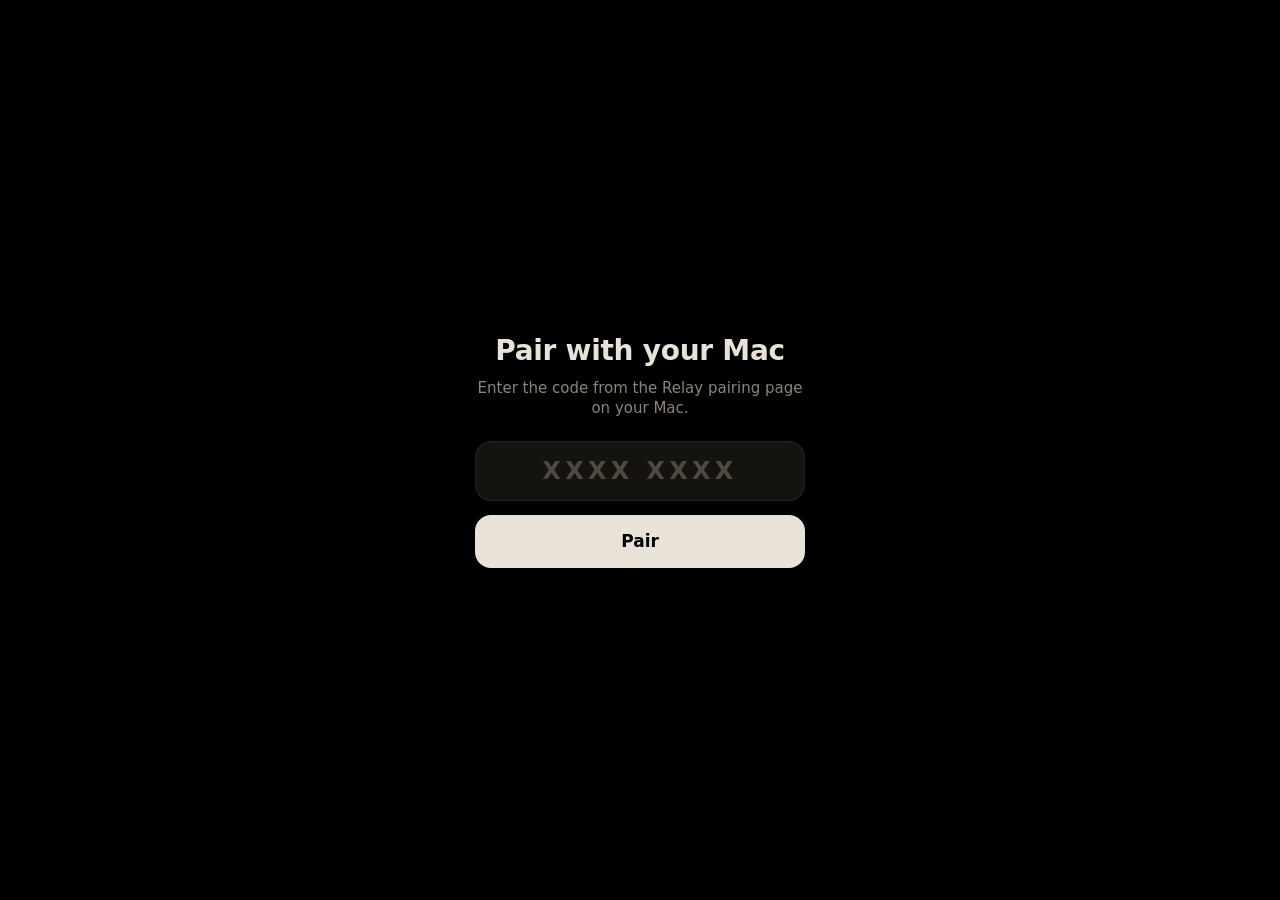
==== web/index.html @ 70e3379f "Relay: iPhone trackpad, keyboard and media remote for the Mac Swift background helper (HTTP + WebSoc" ====
<!doctype html>
<html lang="en">
<head>
<meta charset="utf-8">
<meta name="viewport" content="width=device-width, initial-scale=1, maximum-scale=1, user-scalable=no, viewport-fit=cover">
<meta name="apple-mobile-web-app-capable" content="yes">
<meta name="mobile-web-app-capable" content="yes">
<meta name="apple-mobile-web-app-status-bar-style" content="black-translucent">
<meta name="apple-mobile-web-app-title" content="Relay">
<meta name="theme-color" content="#000000">
<link rel="apple-touch-icon" href="icon.png">
<title>Relay</title>
<link rel="stylesheet" href="relay.css">
</head>
<body>
  <header class="topbar">
    <div id="conn" class="conn" data-state="connecting">
      <span class="conn-dot"></span>
      <span id="status-text">Connecting</span>
    </div>
    <span id="rtt" class="rtt"></span>
  </header>

  <p id="warning" class="notice" hidden>
    Your Mac is blocking Relay. Turn on Relay in System Settings › Privacy &amp; Security › Accessibility.
  </p>

  <section id="trackpad" class="trackpad">
    <div id="pad" class="surface">
      <div class="dots dots-lit" aria-hidden="true"></div>
      <dl id="hint" class="hint">
        <div><dt>Move</dt><dd>one finger</dd></div>
        <div><dt>Click</dt><dd>tap</dd></div>
        <div><dt>Right click</dt><dd>two-finger tap</dd></div>
        <div><dt>Scroll</dt><dd>two fingers</dd></div>
        <div><dt>Drag</dt><dd>tap, then touch and move</dd></div>
      </dl>
      <div id="offline" class="offline" hidden>
        <strong>Can't reach your Mac</strong>
        <span>Check that Relay is running and your iPhone is on the same Wi‑Fi.</span>
      </div>
    </div>
    <div id="buttons" class="clicks">
      <button id="btn-left" data-button="0">Click</button>
      <button id="btn-right" data-button="1">Right click</button>
    </div>
  </section>

  <section id="remote" class="remote" hidden>
    <div class="transport">
      <button class="play" data-cmd="x play" aria-label="Play or pause">
        <svg width="40" height="40" viewBox="0 0 24 24" fill="currentColor" aria-hidden="true"><path d="M3.5 5.2v13.6c0 .8.9 1.3 1.6.8l9.6-6.8c.6-.4.6-1.2 0-1.6L5.1 4.4c-.7-.5-1.6 0-1.6.8z"/><rect x="16" y="5" width="2.4" height="14" rx="1.2"/><rect x="20" y="5" width="2.4" height="14" rx="1.2"/></svg>
      </button>
      <div class="transport-row">
        <button data-cmd="x prev" aria-label="Previous track">
          <svg width="24" height="24" viewBox="0 0 24 24" fill="currentColor" aria-hidden="true"><rect x="4" y="5" width="2.4" height="14" rx="1.2"/><path d="M20 5.9v12.2c0 .8-.9 1.2-1.5.8l-9-6.1c-.6-.4-.6-1.2 0-1.6l9-6.1c.6-.4 1.5 0 1.5.8z"/></svg>
        </button>
        <button data-cmd="k left -" data-repeat aria-label="Skip back">
          <svg width="24" height="24" viewBox="0 0 24 24" fill="currentColor" aria-hidden="true"><path d="M12 4V1L7 5l5 4V6a6 6 0 1 1-6 6H4a8 8 0 1 0 8-8z"/></svg>
        </button>
        <button data-cmd="k right -" data-repeat aria-label="Skip forward">
          <svg width="24" height="24" viewBox="0 0 24 24" fill="currentColor" aria-hidden="true"><path d="M12 4V1l5 4-5 4V6a6 6 0 1 0 6 6h2a8 8 0 1 1-8-8z"/></svg>
        </button>
        <button data-cmd="x next" aria-label="Next track">
          <svg width="24" height="24" viewBox="0 0 24 24" fill="currentColor" aria-hidden="true"><rect x="17.6" y="5" width="2.4" height="14" rx="1.2"/><path d="M4 5.9v12.2c0 .8.9 1.2 1.5.8l9-6.1c.6-.4.6-1.2 0-1.6l-9-6.1C4.9 4.7 4 5.1 4 5.9z"/></svg>
        </button>
      </div>
    </div>

    <div class="volume">
      <div class="volume-head">
        <span>Volume</span>
        <span id="volume-device" class="volume-device"></span>
      </div>
      <div class="volume-row">
        <button data-cmd="x voldown" data-repeat aria-label="Volume down">
          <svg width="24" height="24" viewBox="0 0 24 24" fill="currentColor" aria-hidden="true"><rect x="5" y="11" width="14" height="2.2" rx="1.1"/></svg>
        </button>
        <div id="volume-meter" class="volume-meter" role="meter" aria-label="Volume" aria-valuemin="0" aria-valuemax="100"></div>
        <button data-cmd="x volup" data-repeat aria-label="Volume up">
          <svg width="24" height="24" viewBox="0 0 24 24" fill="currentColor" aria-hidden="true"><rect x="5" y="11" width="14" height="2.2" rx="1.1"/><rect x="10.9" y="5" width="2.2" height="14" rx="1.1"/></svg>
        </button>
        <button id="btn-mute" data-cmd="x mute" aria-label="Mute">
          <svg width="24" height="24" viewBox="0 0 24 24" fill="currentColor" aria-hidden="true"><path d="M3 9.5v5c0 .6.4 1 1 1h3l4.3 3.6c.6.5 1.7.1 1.7-.8V5.7c0-.9-1.1-1.3-1.7-.8L7 8.5H4c-.6 0-1 .4-1 1z"/><path d="M16 9l5 6M21 9l-5 6" stroke="currentColor" stroke-width="2" stroke-linecap="round"/></svg>
        </button>
      </div>
      <p id="volume-note" class="volume-note" hidden></p>
    </div>

    <div class="shortcuts">
      <button data-cmd="k f -">Video full screen</button>
      <button data-cmd="k up ctrl">Mission Control</button>
      <button data-cmd="k tab cmd">Switch app</button>
      <button data-cmd="k space cmd">Spotlight</button>
      <button data-cmd="k [ cmd">Previous page</button>
      <button data-cmd="k ] cmd">Next page</button>
      <button data-cmd="y displaysleep" class="wide">Turn display off</button>
    </div>
  </section>

  <div id="toolbar" class="keys" role="toolbar" aria-label="Keys">
    <button data-key="escape">esc</button>
    <button data-key="tab">tab</button>
    <button data-mod="ctrl" aria-label="Control">⌃</button>
    <button data-mod="opt" aria-label="Option">⌥</button>
    <button data-mod="shift" aria-label="Shift">⇧</button>
    <button data-mod="cmd" aria-label="Command">⌘</button>
    <button data-key="left" data-repeat aria-label="Left arrow">←</button>
    <button data-key="up" data-repeat aria-label="Up arrow">↑</button>
    <button data-key="down" data-repeat aria-label="Down arrow">↓</button>
    <button data-key="right" data-repeat aria-label="Right arrow">→</button>
  </div>

  <nav class="dock">
    <div class="modes" role="tablist" aria-label="Mode">
      <button role="tab" data-mode="trackpad" aria-selected="true">Trackpad</button>
      <button role="tab" data-mode="remote" aria-selected="false">Remote</button>
    </div>
    <button id="btn-keyboard" class="pill">
      <svg width="22" height="15" viewBox="0 0 26 18" fill="none" stroke="currentColor" stroke-width="1.7" aria-hidden="true">
        <rect x="1" y="1" width="24" height="16" rx="3.5"/>
        <path d="M5.5 5.5h1M9.5 5.5h1M13.5 5.5h1M17.5 5.5h1M5.5 9h1M9.5 9h1M13.5 9h1M17.5 9h1M8 13h10M20.5 5.5h0M20.5 9h0" stroke-linecap="round"/>
      </svg>
      <span id="keyboard-label">Keyboard</span>
    </button>
  </nav>

  <textarea id="kb-input" autocomplete="off" autocorrect="off" autocapitalize="off" spellcheck="false"
            enterkeyhint="send" aria-label="Type on your Mac"></textarea>

  <div id="pairing" class="pairing" hidden>
    <form id="pairing-form">
      <h1>Pair with your Mac</h1>
      <p>Enter the code from the Relay pairing page on your Mac.</p>
      <input id="pairing-code" autocomplete="off" autocorrect="off" autocapitalize="characters"
             spellcheck="false" maxlength="12" placeholder="XXXX XXXX" inputmode="text" aria-label="Pairing code">
      <p id="pairing-error" class="pairing-error" hidden>That code didn't match. Check the code on your Mac and try again.</p>
      <button type="submit">Pair</button>
    </form>
  </div>

  <script src="relay.js"></script>
</body>
</html>
---- web/relay.css ----
/* Relay — a trackpad for a dark room.
   True black for OLED, warm text, and a dim amber that's easy on night eyes.
   Amber only ever means "live": your finger, the connection, an armed key. */
:root {
  --black: #000;
  --surface: #15130f;
  --raised: #1f1c17;
  --raised-down: #2a261f;
  --line: rgba(233, 226, 214, 0.08);
  --text: #e9e2d6;
  --muted: #8c8477;
  --faint: #4f493f;
  --amber: #d9a55b;
  --amber-ink: #1a1206;
  --alert: #e5735f;
  --font: ui-rounded, "SF Pro Rounded", -apple-system, system-ui, sans-serif;
}

* { box-sizing: border-box; -webkit-tap-highlight-color: transparent; }

html, body {
  margin: 0;
  height: 100%;
  overflow: hidden;
  overscroll-behavior: none;
  background: var(--black);
  color: var(--text);
  font: 15px/1.35 var(--font);
  -webkit-user-select: none;
  user-select: none;
  -webkit-touch-callout: none;
}

body {
  position: fixed;
  inset: 0;
  display: flex;
  flex-direction: column;
  gap: 12px;
  padding: calc(env(safe-area-inset-top) + 4px) calc(env(safe-area-inset-right) + 14px)
           calc(env(safe-area-inset-bottom) + 8px) calc(env(safe-area-inset-left) + 14px);
  touch-action: none;
}

button { font: inherit; color: inherit; }

/* ---- Top bar ------------------------------------------------------------ */
.topbar {
  display: flex;
  align-items: center;
  justify-content: space-between;
  height: 30px;
  padding: 0 4px;
}
.conn {
  display: inline-flex;
  align-items: center;
  gap: 8px;
  font-size: 13px;
  font-weight: 600;
  color: var(--muted);
}
.conn-dot {
  width: 7px;
  height: 7px;
  border-radius: 50%;
  background: var(--faint);
}
.conn[data-state="ok"] { color: var(--text); }
.conn[data-state="ok"] .conn-dot { background: var(--amber); box-shadow: 0 0 8px rgba(217, 165, 91, 0.7); }
.conn[data-state="bad"] .conn-dot { background: var(--alert); }
.conn[data-state="connecting"] .conn-dot { animation: breathe 1.4s ease-in-out infinite; }
.rtt { font-size: 12px; color: var(--faint); font-variant-numeric: tabular-nums; }

@keyframes breathe { 50% { opacity: 0.25; } }

.notice {
  margin: 0;
  padding: 11px 14px;
  border-radius: 14px;
  background: rgba(229, 115, 95, 0.12);
  color: #f2b7aa;
  font-size: 13px;
}

/* ---- Trackpad: the surface and its buttons are one object -------------- */
.trackpad {
  flex: 1;
  min-height: 0;
  display: flex;
  flex-direction: column;
  border-radius: 30px;
  background: var(--surface);
  box-shadow: inset 0 0 0 1px var(--line), inset 0 1px 0 rgba(255, 255, 255, 0.03);
  overflow: hidden;
}

.surface {
  position: relative;
  flex: 1;
  min-height: 0;
  touch-action: none;
  /* The resting dot grid. */
  background-image: radial-gradient(circle, rgba(233, 226, 214, 0.075) 1.1px, transparent 1.7px);
  background-size: 20px 20px;
  background-position: center;
}

/* The same grid in amber, revealed only around your finger. */
.dots-lit {
  position: absolute;
  inset: 0;
  background-image: radial-gradient(circle, var(--amber) 1.5px, transparent 2.1px);
  background-size: 20px 20px;
  background-position: center;
  opacity: 0;
  -webkit-mask-image: radial-gradient(circle 150px at var(--x, 50%) var(--y, 50%), #000 0%, rgba(0,0,0,.45) 45%, transparent 100%);
  mask-image: radial-gradient(circle 150px at var(--x, 50%) var(--y, 50%), #000 0%, rgba(0,0,0,.45) 45%, transparent 100%);
  transition: opacity 0.25s ease-out;
  pointer-events: none;
}
.surface.touching .dots-lit { opacity: 1; transition-duration: 0.06s; }

/* A click lands: a ring opens where you tapped. */
.ripple {
  position: absolute;
  width: 56px;
  height: 56px;
  margin: -28px 0 0 -28px;
  border-radius: 50%;
  border: 1.5px solid var(--amber);
  pointer-events: none;
  animation: ripple 0.42s ease-out forwards;
}
.ripple.right { border-style: dashed; }
@keyframes ripple {
  from { transform: scale(0.35); opacity: 0.9; }
  to { transform: scale(1.5); opacity: 0; }
}

.hint {
  position: absolute;
  left: 50%;
  top: 50%;
  transform: translate(-50%, -50%);
  margin: 0;
  display: grid;
  gap: 7px;
  font-size: 13px;
  pointer-events: none;
  transition: opacity 0.4s;
}
.hint div { display: grid; grid-template-columns: 84px max-content; gap: 12px; }
.hint dt { text-align: right; color: var(--text); opacity: 0.55; font-weight: 600; }
.hint dd { margin: 0; color: var(--muted); opacity: 0.8; white-space: nowrap; }
.hint.gone { opacity: 0; }

.offline {
  position: absolute;
  inset: 0;
  display: flex;
  flex-direction: column;
  align-items: center;
  justify-content: center;
  gap: 6px;
  padding: 0 40px;
  text-align: center;
  background: rgba(0, 0, 0, 0.72);
  pointer-events: none;
}
.offline strong { font-size: 17px; }
.offline span { color: var(--muted); font-size: 14px; }
.offline[hidden] { display: none; }

.clicks {
  display: flex;
  height: 68px;
  border-top: 1px solid var(--line);
}
.clicks button {
  flex: 1;
  border: 0;
  background: transparent;
  color: var(--muted);
  font-size: 14px;
  font-weight: 600;
  touch-action: none;
  transition: background 0.12s, color 0.12s;
}
.clicks #btn-left { flex: 1.7; }
.clicks #btn-right { border-left: 1px solid var(--line); }
.clicks button.down { background: var(--raised-down); color: var(--text); transition: none; }

/* ---- Keyboard keys (only while the iOS keyboard is up) ----------------- */
.keys { display: none; gap: 5px; height: 42px; }
body.kb-open .keys { display: flex; }
body.kb-open .hint { display: none; }
body.kb-open { padding-bottom: 8px; gap: 8px; }   /* the keyboard covers the home indicator */
body.kb-open .clicks { height: 54px; }

.keys button {
  flex: 1;
  min-width: 0;
  padding: 0;
  border: 0;
  border-radius: 9px;
  background: var(--raised);
  box-shadow: inset 0 -2px 0 rgba(0, 0, 0, 0.55), inset 0 0 0 1px var(--line);
  color: var(--text);
  font-size: 14px;
  font-weight: 600;
  touch-action: none;
}
.keys button[data-mod] { font-size: 17px; }
.keys button.down { background: var(--raised-down); box-shadow: inset 0 0 0 1px var(--line); }
.keys button.armed { background: var(--amber); color: var(--amber-ink); box-shadow: none; }
.keys button.locked {
  background: var(--amber);
  color: var(--amber-ink);
  box-shadow: inset 0 0 0 2px var(--amber-ink), 0 0 0 1px var(--amber);
}

/* ---- Remote mode ----------------------------------------------------------- */
.remote {
  flex: 1;
  min-height: 0;
  display: flex;
  flex-direction: column;
  justify-content: space-evenly;
  gap: 14px;
}
.remote[hidden], .trackpad[hidden] { display: none; }

.remote button {
  border: 0;
  background: var(--raised);
  box-shadow: inset 0 -2px 0 rgba(0, 0, 0, 0.55), inset 0 0 0 1px var(--line);
  color: var(--text);
  touch-action: none;
  transition: background 0.12s;
}
.remote button.down { background: var(--raised-down); box-shadow: inset 0 0 0 1px var(--line); transition: none; }

.transport { display: flex; flex-direction: column; align-items: center; gap: 18px; }
.transport .play {
  width: 116px;
  height: 116px;
  border-radius: 50%;
  display: grid;
  place-items: center;
}
.transport-row { display: flex; justify-content: center; gap: 14px; }
.transport-row button {
  width: 64px;
  height: 52px;
  border-radius: 26px;
  display: grid;
  place-items: center;
}

.volume { padding: 0 2px; }
.volume-head {
  display: flex;
  justify-content: space-between;
  margin: 0 4px 9px;
  font-size: 13px;
  font-weight: 600;
  color: var(--muted);
}
.volume-device { color: var(--faint); font-weight: 500; max-width: 60%; overflow: hidden; text-overflow: ellipsis; white-space: nowrap; }
.volume-row { display: flex; align-items: center; gap: 10px; }
.volume-row button { width: 52px; height: 48px; border-radius: 14px; flex: none; display: grid; place-items: center; }
.volume-row #btn-mute.on { background: var(--amber); color: var(--amber-ink); box-shadow: none; }
.volume-meter { flex: 1; display: flex; gap: 3px; height: 22px; align-items: stretch; }
.volume-meter span { flex: 1; border-radius: 2px; background: rgba(233, 226, 214, 0.1); }
.volume-meter span.lit { background: var(--amber); }
.volume-meter.muted span.lit { background: rgba(217, 165, 91, 0.3); }
.volume-meter.unknown span { background: rgba(233, 226, 214, 0.05); }
.volume-note { margin: 10px 4px 0; color: var(--muted); font-size: 13px; }
.volume-note[hidden] { display: none; }

.shortcuts { display: grid; grid-template-columns: 1fr 1fr; gap: 8px; }
.shortcuts button {
  height: 46px;
  border-radius: 13px;
  font-size: 14px;
  font-weight: 600;
}
.shortcuts .wide { grid-column: 1 / -1; color: var(--muted); }

body.kb-open .transport .play { width: 80px; height: 80px; }
body.kb-open .shortcuts, body.kb-open .volume-note { display: none; }

/* ---- Dock ---------------------------------------------------------------- */
.dock { display: flex; gap: 10px; }
.modes {
  flex: 1;
  display: flex;
  padding: 3px;
  border-radius: 23px;
  background: var(--surface);
  box-shadow: inset 0 0 0 1px var(--line);
}
.modes button {
  flex: 1;
  border: 0;
  border-radius: 20px;
  background: transparent;
  color: var(--muted);
  font-size: 15px;
  font-weight: 600;
}
.modes button[aria-selected="true"] { background: var(--raised-down); color: var(--text); }
.pill {
  display: inline-flex;
  align-items: center;
  gap: 9px;
  height: 46px;
  padding: 0 22px;
  border: 0;
  border-radius: 23px;
  background: var(--raised);
  box-shadow: inset 0 0 0 1px var(--line);
  color: var(--text);
  font-size: 15px;
  font-weight: 600;
}
.pill:active { background: var(--raised-down); }
body.kb-open .pill { background: var(--amber); color: var(--amber-ink); box-shadow: none; }

/* ---- Hidden field that receives the iOS keyboard ----------------------- */
#kb-input {
  position: fixed;
  top: 0;
  left: 0;
  width: 1px;
  height: 1px;
  padding: 0;
  border: 0;
  opacity: 0;
  font-size: 16px;            /* <16px makes iOS zoom on focus */
  resize: none;
  caret-color: transparent;
}

/* ---- Pairing ------------------------------------------------------------- */
.pairing {
  position: fixed;
  inset: 0;
  display: flex;
  align-items: center;
  justify-content: center;
  padding: 24px;
  background: var(--black);
  touch-action: manipulation;
}
.pairing[hidden], .notice[hidden], .pairing-error[hidden] { display: none; }
.pairing form { width: 100%; max-width: 330px; text-align: center; }
.pairing h1 { margin: 0 0 8px; font-size: 28px; font-weight: 600; letter-spacing: -0.01em; }
.pairing p { margin: 0 0 22px; color: var(--muted); }
.pairing input {
  width: 100%;
  padding: 16px;
  border: 0;
  border-radius: 16px;
  background: var(--surface);
  box-shadow: inset 0 0 0 1px var(--line);
  color: var(--amber);
  font: 600 24px var(--font);
  letter-spacing: 0.18em;
  text-align: center;
  text-transform: uppercase;
  -webkit-user-select: text;
  user-select: text;
}
.pairing input::placeholder { color: var(--faint); }
.pairing input:focus { outline: none; box-shadow: inset 0 0 0 1.5px var(--amber); }
.pairing button {
  width: 100%;
  margin-top: 14px;
  padding: 15px;
  border: 0;
  border-radius: 16px;
  background: var(--text);
  color: var(--black);
  font-size: 17px;
  font-weight: 600;
}
.pairing .pairing-error { margin: 12px 0 0; color: var(--alert); font-size: 14px; }

:focus-visible { outline: 2px solid var(--amber); outline-offset: 2px; }

@media (prefers-reduced-motion: reduce) {
  .ripple, .conn[data-state="connecting"] .conn-dot { animation: none; }
  .dots-lit, .hint { transition: none; }
}
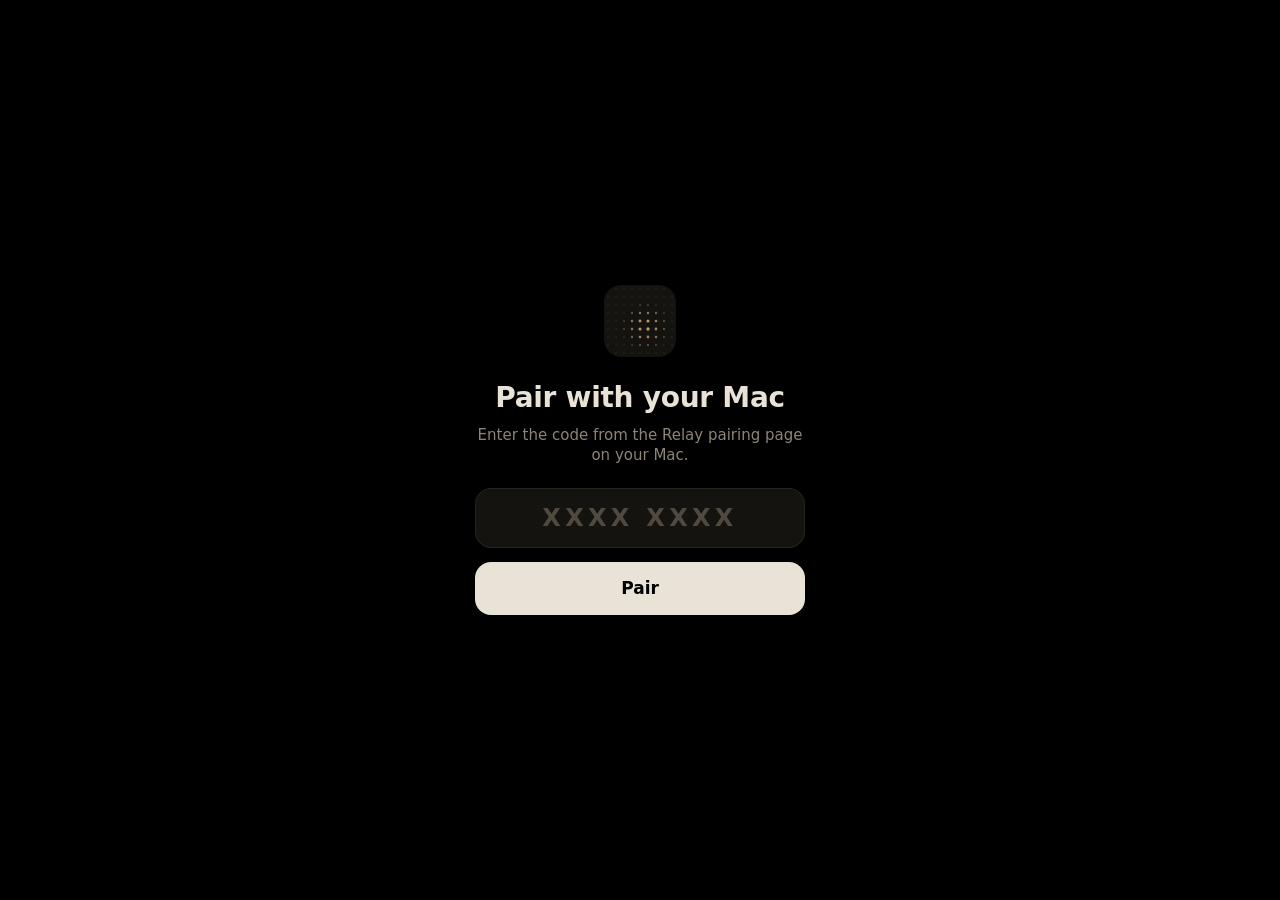
==== commit a40c0e86: "Add multi-finger swipes, settings, menu bar app and logo icons - Three/four-finger swipes like a Mac" ====
--- a/web/index.html
+++ b/web/index.html
@@ -18,7 +18,14 @@
       <span class="conn-dot"></span>
       <span id="status-text">Connecting</span>
     </div>
-    <span id="rtt" class="rtt"></span>
+    <div class="topbar-end">
+      <span id="rtt" class="rtt"></span>
+      <button id="btn-settings" class="icon-button" aria-label="Settings">
+        <svg width="20" height="20" viewBox="0 0 24 24" fill="none" stroke="currentColor" stroke-width="1.8" stroke-linecap="round" aria-hidden="true">
+          <path d="M4 7h10M18 7h2M4 17h4M12 17h8"/><circle cx="16" cy="7" r="2"/><circle cx="10" cy="17" r="2"/>
+        </svg>
+      </button>
+    </div>
   </header>
 
   <p id="warning" class="notice" hidden>
@@ -34,10 +41,12 @@
         <div><dt>Right click</dt><dd>two-finger tap</dd></div>
         <div><dt>Scroll</dt><dd>two fingers</dd></div>
         <div><dt>Drag</dt><dd>tap, then touch and move</dd></div>
+        <div><dt>Switch desktop</dt><dd>three fingers left or right</dd></div>
+        <div><dt>Mission Control</dt><dd>three fingers up</dd></div>
       </dl>
       <div id="offline" class="offline" hidden>
         <strong>Can't reach your Mac</strong>
-        <span>Check that Relay is running and your iPhone is on the same Wi‑Fi.</span>
+        <span>Check that your Mac is awake and your iPhone is on the same Wi‑Fi.</span>
       </div>
     </div>
     <div id="buttons" class="clicks">
@@ -128,8 +137,34 @@
   <textarea id="kb-input" autocomplete="off" autocorrect="off" autocapitalize="off" spellcheck="false"
             enterkeyhint="send" aria-label="Type on your Mac"></textarea>
 
+  <div id="settings" class="sheet-backdrop" hidden>
+    <div class="sheet" role="dialog" aria-labelledby="settings-title">
+      <div class="sheet-head">
+        <h2 id="settings-title">Settings</h2>
+        <button id="settings-done" class="sheet-done">Done</button>
+      </div>
+      <label class="setting">
+        <span class="setting-label">Cursor speed <output id="set-speed-value"></output></span>
+        <input id="set-speed" type="range" min="0.4" max="2" step="0.05">
+      </label>
+      <label class="setting">
+        <span class="setting-label">Scroll speed <output id="set-scroll-value"></output></span>
+        <input id="set-scroll" type="range" min="0.4" max="2.5" step="0.05">
+      </label>
+      <label class="setting setting-toggle">
+        <span class="setting-label">Natural scrolling<small>Content moves with your fingers, like a Mac trackpad</small></span>
+        <input id="set-natural" type="checkbox" switch>
+      </label>
+      <div class="sheet-actions">
+        <button id="settings-hints">Show gesture tips</button>
+        <button id="settings-reset">Reset to defaults</button>
+      </div>
+    </div>
+  </div>
+
   <div id="pairing" class="pairing" hidden>
     <form id="pairing-form">
+      <img class="pairing-logo" src="logo.svg" alt="" width="72" height="72">
       <h1>Pair with your Mac</h1>
       <p>Enter the code from the Relay pairing page on your Mac.</p>
       <input id="pairing-code" autocomplete="off" autocorrect="off" autocapitalize="characters"
--- a/web/relay.css
+++ b/web/relay.css
@@ -150,7 +150,7 @@
   pointer-events: none;
   transition: opacity 0.4s;
 }
-.hint div { display: grid; grid-template-columns: 84px max-content; gap: 12px; }
+.hint div { display: grid; grid-template-columns: 112px max-content; gap: 12px; }
 .hint dt { text-align: right; color: var(--text); opacity: 0.55; font-weight: 600; }
 .hint dd { margin: 0; color: var(--muted); opacity: 0.8; white-space: nowrap; }
 .hint.gone { opacity: 0; }
@@ -356,6 +356,7 @@
 }
 .pairing[hidden], .notice[hidden], .pairing-error[hidden] { display: none; }
 .pairing form { width: 100%; max-width: 330px; text-align: center; }
+.pairing-logo { display: block; margin: 0 auto 22px; border-radius: 17px; }
 .pairing h1 { margin: 0 0 8px; font-size: 28px; font-weight: 600; letter-spacing: -0.01em; }
 .pairing p { margin: 0 0 22px; color: var(--muted); }
 .pairing input {
@@ -394,3 +395,71 @@
   .ripple, .conn[data-state="connecting"] .conn-dot { animation: none; }
   .dots-lit, .hint { transition: none; }
 }
+
+/* ---- Settings sheet ------------------------------------------------------- */
+.topbar-end { display: flex; align-items: center; gap: 10px; }
+.icon-button {
+  display: grid;
+  place-items: center;
+  width: 34px;
+  height: 30px;
+  padding: 0;
+  border: 0;
+  border-radius: 10px;
+  background: transparent;
+  color: var(--muted);
+}
+.icon-button:active { background: var(--raised); }
+
+.sheet-backdrop {
+  position: fixed;
+  inset: 0;
+  z-index: 10;
+  display: flex;
+  align-items: flex-end;
+  background: rgba(0, 0, 0, 0.55);
+  touch-action: manipulation;
+}
+.sheet-backdrop[hidden] { display: none; }
+.sheet {
+  width: 100%;
+  padding: 18px 20px calc(env(safe-area-inset-bottom) + 18px);
+  border-radius: 26px 26px 0 0;
+  background: var(--surface);
+  box-shadow: inset 0 1px 0 var(--line);
+  animation: sheet-in 0.22s ease-out;
+}
+@keyframes sheet-in { from { transform: translateY(40px); opacity: 0; } }
+.sheet-head { display: flex; align-items: center; justify-content: space-between; margin-bottom: 18px; }
+.sheet-head h2 { margin: 0; font-size: 20px; font-weight: 600; }
+.sheet-done {
+  padding: 8px 16px;
+  border: 0;
+  border-radius: 16px;
+  background: var(--text);
+  color: var(--black);
+  font-weight: 600;
+}
+
+.setting { display: block; padding: 12px 0; border-top: 1px solid var(--line); }
+.setting-label { display: flex; justify-content: space-between; align-items: baseline; font-weight: 600; }
+.setting-label output { color: var(--amber); font-variant-numeric: tabular-nums; font-weight: 600; }
+.setting-label small { display: block; margin-top: 2px; color: var(--muted); font-size: 12px; font-weight: 500; }
+.setting input[type="range"] { width: 100%; margin: 14px 0 4px; accent-color: var(--amber); }
+.setting-toggle { display: flex; align-items: center; justify-content: space-between; gap: 16px; }
+.setting-toggle .setting-label { display: block; }
+.setting-toggle input { accent-color: var(--amber); width: 24px; height: 24px; flex: none; }
+
+.sheet-actions { display: flex; gap: 10px; padding-top: 14px; border-top: 1px solid var(--line); }
+.sheet-actions button {
+  flex: 1;
+  height: 44px;
+  border: 0;
+  border-radius: 13px;
+  background: var(--raised);
+  box-shadow: inset 0 0 0 1px var(--line);
+  color: var(--text);
+  font-weight: 600;
+}
+
+@media (prefers-reduced-motion: reduce) { .sheet { animation: none; } }
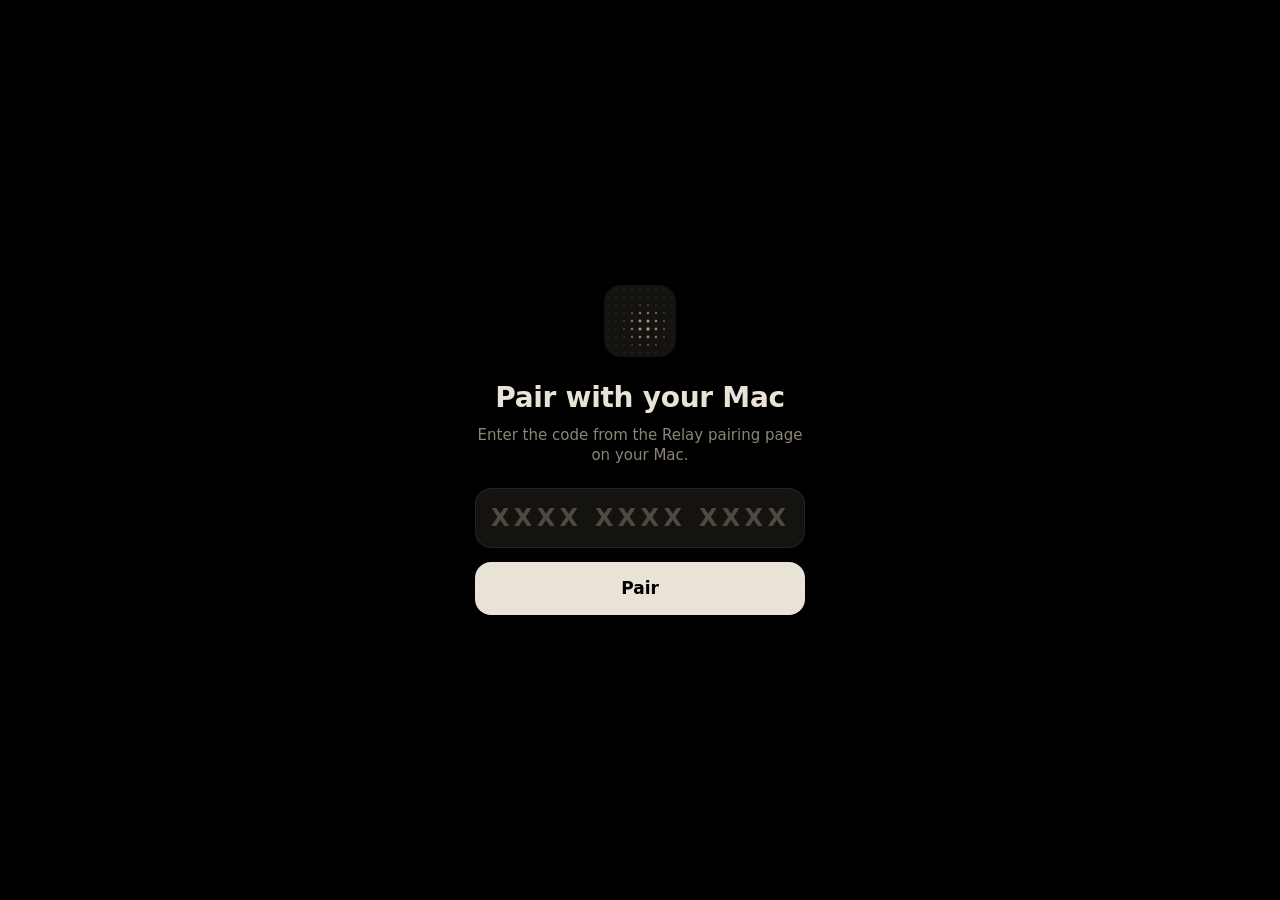
==== commit 0e239b07: "Encrypt phone–Mac traffic and harden pairing for public release - Pair with an HKDF/HMAC challenge-r" ====
--- a/web/index.html
+++ b/web/index.html
@@ -20,6 +20,17 @@
     </div>
     <div class="topbar-end">
       <span id="rtt" class="rtt"></span>
+      <button id="power-chip" class="chip" hidden></button>
+      <button id="btn-screen" class="icon-button" aria-label="Show Mac screen" aria-pressed="false">
+        <svg width="21" height="20" viewBox="0 0 24 24" fill="none" stroke="currentColor" stroke-width="1.8" stroke-linecap="round" stroke-linejoin="round" aria-hidden="true">
+          <rect x="2.5" y="4" width="19" height="12.5" rx="2"/><path d="M9 20.5h6M12 16.5v4"/>
+        </svg>
+      </button>
+      <button id="btn-find" class="icon-button" aria-label="Find my cursor">
+        <svg width="20" height="20" viewBox="0 0 24 24" fill="none" stroke="currentColor" stroke-width="1.8" stroke-linecap="round" aria-hidden="true">
+          <circle cx="12" cy="12" r="6.5"/><circle cx="12" cy="12" r="1.6" fill="currentColor" stroke="none"/><path d="M12 2v3M12 19v3M2 12h3M19 12h3"/>
+        </svg>
+      </button>
       <button id="btn-settings" class="icon-button" aria-label="Settings">
         <svg width="20" height="20" viewBox="0 0 24 24" fill="none" stroke="currentColor" stroke-width="1.8" stroke-linecap="round" aria-hidden="true">
           <path d="M4 7h10M18 7h2M4 17h4M12 17h8"/><circle cx="16" cy="7" r="2"/><circle cx="10" cy="17" r="2"/>
@@ -33,6 +44,18 @@
   </p>
 
   <section id="trackpad" class="trackpad">
+    <div id="preview" class="preview" hidden>
+      <div id="preview-stage" class="preview-stage">
+        <svg id="preview-cursor" class="preview-cursor" width="14" height="20" viewBox="0 0 14 20" hidden aria-hidden="true">
+          <path d="M1 1v15.5l3.9-3.6 2.6 5.9 2.6-1.1-2.6-5.8H13z" fill="#fff" stroke="#000" stroke-width="1.3" stroke-linejoin="round"/>
+        </svg>
+        <div id="preview-tabs" class="preview-tabs"></div>
+      </div>
+      <div id="preview-msg" class="preview-msg" hidden>
+        <p></p>
+        <button id="preview-retry">Try again</button>
+      </div>
+    </div>
     <div id="pad" class="surface">
       <div class="dots dots-lit" aria-hidden="true"></div>
       <dl id="hint" class="hint">
@@ -40,6 +63,7 @@
         <div><dt>Click</dt><dd>tap</dd></div>
         <div><dt>Right click</dt><dd>two-finger tap</dd></div>
         <div><dt>Scroll</dt><dd>two fingers</dd></div>
+        <div><dt>Zoom</dt><dd>pinch</dd></div>
         <div><dt>Drag</dt><dd>tap, then touch and move</dd></div>
         <div><dt>Switch desktop</dt><dd>three fingers left or right</dd></div>
         <div><dt>Mission Control</dt><dd>three fingers up</dd></div>
@@ -104,6 +128,47 @@
       <button data-cmd="k [ cmd">Previous page</button>
       <button data-cmd="k ] cmd">Next page</button>
       <button data-cmd="y displaysleep" class="wide">Turn display off</button>
+    </div>
+  </section>
+
+  <section id="mac" class="mac" hidden>
+    <div class="mac-group">
+      <div class="mac-head"><span>Keep Mac awake</span><span id="awake-state" class="mac-state"></span></div>
+      <div class="choices">
+        <button data-cmd="w off">Off</button>
+        <button data-cmd="w 60">1 hour</button>
+        <button data-cmd="w 120">2 hours</button>
+        <button data-cmd="w on">Always</button>
+      </div>
+    </div>
+
+    <div class="mac-group">
+      <div class="mac-head"><span>Sleep timer</span><span id="sleep-state" class="mac-state"></span></div>
+      <div class="choices">
+        <button data-cmd="z off">Off</button>
+        <button data-cmd="z 15">15 min</button>
+        <button data-cmd="z 30">30 min</button>
+        <button data-cmd="z 60">1 hour</button>
+        <button data-cmd="z 90">90 min</button>
+      </div>
+      <p class="mac-note">Keeps the Mac on until then, pauses what's playing, then puts the Mac to sleep.</p>
+    </div>
+
+    <div class="mac-group">
+      <div class="mac-head"><span>Clipboard</span><span id="clip-state" class="mac-state"></span></div>
+      <textarea id="clip-text" rows="2" placeholder="Paste a link or text here" autocomplete="off" autocorrect="off" spellcheck="false"></textarea>
+      <div class="clip-actions">
+        <button id="clip-send">Send to Mac</button>
+        <button id="clip-paste">Send &amp; paste</button>
+        <button id="clip-get">Get from Mac</button>
+        <button id="clip-copy">Copy to iPhone</button>
+      </div>
+    </div>
+
+    <div class="mac-actions">
+      <button data-cmd="f">Find cursor</button>
+      <button data-cmd="k q ctrl,cmd">Lock Mac</button>
+      <button data-cmd="y displaysleep">Display off</button>
     </div>
   </section>
 
@@ -124,13 +189,14 @@
     <div class="modes" role="tablist" aria-label="Mode">
       <button role="tab" data-mode="trackpad" aria-selected="true">Trackpad</button>
       <button role="tab" data-mode="remote" aria-selected="false">Remote</button>
-    </div>
-    <button id="btn-keyboard" class="pill">
+      <button role="tab" data-mode="mac" aria-selected="false">Mac</button>
+    </div>
+    <button id="btn-keyboard" class="pill" aria-label="Keyboard">
       <svg width="22" height="15" viewBox="0 0 26 18" fill="none" stroke="currentColor" stroke-width="1.7" aria-hidden="true">
         <rect x="1" y="1" width="24" height="16" rx="3.5"/>
         <path d="M5.5 5.5h1M9.5 5.5h1M13.5 5.5h1M17.5 5.5h1M5.5 9h1M9.5 9h1M13.5 9h1M17.5 9h1M8 13h10M20.5 5.5h0M20.5 9h0" stroke-linecap="round"/>
       </svg>
-      <span id="keyboard-label">Keyboard</span>
+      <span id="keyboard-label">Done</span>
     </button>
   </nav>
 
@@ -155,6 +221,14 @@
         <span class="setting-label">Natural scrolling<small>Content moves with your fingers, like a Mac trackpad</small></span>
         <input id="set-natural" type="checkbox" switch>
       </label>
+      <div class="setting">
+        <span class="setting-label setting-label-block">Layout<small>One-handed puts everything within reach of your thumb</small></span>
+        <div id="set-hand" class="choices setting-choices">
+          <button data-hand="both">Both hands</button>
+          <button data-hand="left">Left hand</button>
+          <button data-hand="right">Right hand</button>
+        </div>
+      </div>
       <div class="sheet-actions">
         <button id="settings-hints">Show gesture tips</button>
         <button id="settings-reset">Reset to defaults</button>
@@ -168,12 +242,13 @@
       <h1>Pair with your Mac</h1>
       <p>Enter the code from the Relay pairing page on your Mac.</p>
       <input id="pairing-code" autocomplete="off" autocorrect="off" autocapitalize="characters"
-             spellcheck="false" maxlength="12" placeholder="XXXX XXXX" inputmode="text" aria-label="Pairing code">
+             spellcheck="false" maxlength="16" placeholder="XXXX XXXX XXXX" inputmode="text" aria-label="Pairing code">
       <p id="pairing-error" class="pairing-error" hidden>That code didn't match. Check the code on your Mac and try again.</p>
       <button type="submit">Pair</button>
     </form>
   </div>
 
+  <script src="crypto.js"></script>
   <script src="relay.js"></script>
 </body>
 </html>
--- a/web/relay.css
+++ b/web/relay.css
@@ -229,7 +229,7 @@
   justify-content: space-evenly;
   gap: 14px;
 }
-.remote[hidden], .trackpad[hidden] { display: none; }
+.remote[hidden], .trackpad[hidden], .mac[hidden] { display: none; }
 
 .remote button {
   border: 0;
@@ -316,7 +316,7 @@
   align-items: center;
   gap: 9px;
   height: 46px;
-  padding: 0 22px;
+  padding: 0 18px;
   border: 0;
   border-radius: 23px;
   background: var(--raised);
@@ -326,7 +326,9 @@
   font-weight: 600;
 }
 .pill:active { background: var(--raised-down); }
+#keyboard-label { display: none; }
 body.kb-open .pill { background: var(--amber); color: var(--amber-ink); box-shadow: none; }
+body.kb-open #keyboard-label { display: inline; }
 
 /* ---- Hidden field that receives the iOS keyboard ----------------------- */
 #kb-input {
@@ -463,3 +465,266 @@
 }
 
 @media (prefers-reduced-motion: reduce) { .sheet { animation: none; } }
+
+/* ---- Top bar extras: find cursor, keep-awake / sleep-timer chip ------------ */
+#btn-find.on { color: var(--amber); }
+.chip {
+  display: inline-flex;
+  align-items: center;
+  gap: 5px;
+  height: 24px;
+  padding: 0 10px;
+  border: 0;
+  border-radius: 12px;
+  background: rgba(217, 165, 91, 0.14);
+  color: var(--amber);
+  font-size: 12px;
+  font-weight: 600;
+  font-variant-numeric: tabular-nums;
+}
+.chip[hidden] { display: none; }
+
+/* ---- Mac tab ---------------------------------------------------------------- */
+.mac {
+  flex: 1;
+  min-height: 0;
+  display: flex;
+  flex-direction: column;
+  gap: 12px;
+  overflow-y: auto;
+  touch-action: pan-y;
+  -webkit-overflow-scrolling: touch;
+}
+.mac-group {
+  flex: none;
+  padding: 14px 14px 14px;
+  border-radius: 20px;
+  background: var(--surface);
+  box-shadow: inset 0 0 0 1px var(--line);
+}
+.mac-head {
+  display: flex;
+  justify-content: space-between;
+  align-items: baseline;
+  gap: 12px;
+  margin: 0 2px 10px;
+  font-weight: 600;
+}
+.mac-state { color: var(--muted); font-size: 13px; font-variant-numeric: tabular-nums; }
+.mac-state.live { color: var(--amber); }
+.mac-note { margin: 9px 2px 0; color: var(--faint); font-size: 12px; }
+
+.choices { display: flex; gap: 6px; }
+.choices button {
+  flex: 1;
+  min-width: 0;
+  height: 40px;
+  padding: 0 4px;
+  border: 0;
+  border-radius: 12px;
+  background: var(--raised);
+  box-shadow: inset 0 0 0 1px var(--line);
+  color: var(--text);
+  font-size: 13px;
+  font-weight: 600;
+  white-space: nowrap;
+}
+.choices button.on { background: var(--amber); color: var(--amber-ink); box-shadow: none; }
+.choices button:active { background: var(--raised-down); }
+.choices button.on:active { background: var(--amber); }
+
+#clip-text {
+  display: block;
+  width: 100%;
+  min-height: 50px;
+  max-height: 96px;
+  padding: 10px 12px;
+  border: 0;
+  border-radius: 12px;
+  background: var(--black);
+  box-shadow: inset 0 0 0 1px var(--line);
+  color: var(--text);
+  font: 16px/1.35 var(--font);   /* 16px: iOS doesn't zoom on focus */
+  resize: none;
+  -webkit-user-select: text;
+  user-select: text;
+  touch-action: auto;
+}
+#clip-text::placeholder { color: var(--faint); }
+#clip-text:focus { outline: none; box-shadow: inset 0 0 0 1.5px var(--amber); }
+.clip-actions { display: grid; grid-template-columns: 1fr 1fr; gap: 6px; margin-top: 8px; }
+
+.clip-actions button, .mac-actions button {
+  height: 42px;
+  border: 0;
+  border-radius: 12px;
+  background: var(--raised);
+  box-shadow: inset 0 -2px 0 rgba(0, 0, 0, 0.55), inset 0 0 0 1px var(--line);
+  color: var(--text);
+  font-size: 14px;
+  font-weight: 600;
+}
+.clip-actions button:active, .mac-actions button:active,
+.mac-actions button.down { background: var(--raised-down); box-shadow: inset 0 0 0 1px var(--line); }
+.mac-actions { flex: none; display: grid; grid-template-columns: repeat(3, 1fr); gap: 8px; }
+.mac-actions button { height: 50px; border-radius: 14px; }
+
+.setting-choices { margin-top: 12px; }
+
+/* ---- One-handed (portrait): everything at the bottom, buttons on the thumb's side */
+@media (orientation: portrait) {
+  body.one-hand { justify-content: flex-end; }
+  body.one-hand .trackpad { flex: 0 1 60%; }
+  body.one-hand .remote, body.one-hand .mac { flex: 0 1 auto; }
+  body.one-hand.kb-open .trackpad { flex: 1; }
+  /* Right hand: the big Click button and the keyboard pill sit under the thumb. */
+  body.hand-right .clicks { flex-direction: row-reverse; }
+  body.hand-right .clicks #btn-right { border-left: 0; border-right: 1px solid var(--line); }
+  body.hand-left .dock, body.hand-left .topbar, body.hand-left .topbar-end { flex-direction: row-reverse; }
+}
+
+/* ---- Landscape: trackpad fills the screen, the dock becomes a side column ---- */
+@media (orientation: landscape) and (max-height: 540px) {
+  body {
+    display: grid;
+    grid-template-columns: minmax(0, 1fr) 150px;
+    grid-template-rows: auto auto minmax(0, 1fr) auto;
+    grid-template-areas: "top dock" "warn dock" "main dock" "keys dock";
+    gap: 8px 12px;
+    padding-top: calc(env(safe-area-inset-top) + 6px);
+    padding-bottom: calc(env(safe-area-inset-bottom) + 6px);
+  }
+  .topbar { grid-area: top; height: 26px; }
+  .notice { grid-area: warn; }
+  .trackpad, .remote, .mac { grid-area: main; }
+  .keys { grid-area: keys; }
+  .dock { grid-area: dock; flex-direction: column; }
+  .modes { flex-direction: column; flex: 1; border-radius: 20px; }
+  .modes button { border-radius: 17px; }
+  .pill { justify-content: center; height: 54px; padding: 0; }
+  .clicks { height: 54px; }
+  .hint { font-size: 12px; gap: 4px; }
+
+  .remote {
+    display: grid;
+    grid-template-columns: auto minmax(0, 1fr);
+    grid-template-rows: auto 1fr;
+    align-content: center;
+    gap: 14px 22px;
+  }
+  .remote[hidden] { display: none; }
+  .transport { grid-row: 1 / span 2; align-self: center; gap: 14px; }
+  .transport .play { width: 96px; height: 96px; }
+  .transport-row { gap: 10px; }
+  .transport-row button { width: 52px; height: 46px; }
+  .shortcuts { grid-template-columns: repeat(3, 1fr); gap: 6px; align-content: start; }
+  .shortcuts button { height: 40px; font-size: 13px; }
+  .shortcuts .wide { grid-column: auto; }
+
+  .mac {
+    display: grid;
+    grid-template-columns: 1fr 1fr;
+    grid-template-areas: "awake clip" "sleep clip" "actions actions";
+    align-content: start;
+    gap: 8px 10px;
+  }
+  .mac[hidden] { display: none; }
+  .mac-group { padding: 10px 12px; }
+  .mac-group:nth-child(1) { grid-area: awake; }
+  .mac-group:nth-child(2) { grid-area: sleep; }
+  .mac-group:nth-child(3) { grid-area: clip; }
+  .mac-actions { grid-area: actions; }
+  .mac-head { margin-bottom: 8px; }
+  .mac-note { display: none; }
+  .mac-actions button { height: 44px; }
+
+  /* With the iOS keyboard up there's little height left: just the pad and keys. */
+  body.kb-open { grid-template-rows: 0 0 minmax(0, 1fr) auto; }
+  body.kb-open .topbar, body.kb-open .notice { overflow: hidden; }
+}
+.setting-label-block { display: block; }
+
+/* ---- Screen preview --------------------------------------------------------- */
+#btn-screen.on { color: var(--amber); }
+.preview {
+  flex: none;
+  display: flex;
+  justify-content: center;
+  padding: 8px;
+  border-bottom: 1px solid var(--line);
+}
+.preview[hidden] { display: none; }
+.preview-stage {
+  position: relative;
+  overflow: hidden;
+  touch-action: none;
+}
+.preview-stage[hidden] { display: none; }
+.preview-stage .tile {
+  position: absolute;
+  display: block;
+  border-radius: 8px;
+  background: #0b0a08;
+  object-fit: fill;
+  opacity: 0;
+  transition: opacity 0.2s;
+  -webkit-user-drag: none;
+  pointer-events: none;
+}
+.preview-stage .tile.live { opacity: 1; }
+.preview-stage .tile[hidden] { display: none; }
+.preview-stage .ripple { width: 28px; height: 28px; margin: -14px 0 0 -14px; }
+.preview-tabs { position: absolute; top: 6px; left: 6px; display: flex; gap: 4px; z-index: 1; }
+.preview-tabs button {
+  min-width: 30px;
+  height: 26px;
+  padding: 0 8px;
+  border: 0;
+  border-radius: 13px;
+  background: rgba(0, 0, 0, 0.6);
+  color: var(--text);
+  font-size: 12px;
+  font-weight: 600;
+  -webkit-backdrop-filter: blur(8px);
+  backdrop-filter: blur(8px);
+}
+.preview-tabs button.on { background: var(--amber); color: var(--amber-ink); }
+.preview-tabs button.follow { box-shadow: inset 0 0 0 1.5px var(--amber); }
+.preview-msg { padding: 6px 8px; text-align: center; }
+.preview-msg[hidden] { display: none; }
+.preview-msg p { margin: 0 0 10px; color: var(--muted); font-size: 13px; }
+.preview-msg button {
+  height: 36px;
+  padding: 0 16px;
+  border: 0;
+  border-radius: 12px;
+  background: var(--raised);
+  box-shadow: inset 0 0 0 1px var(--line);
+  color: var(--text);
+  font-weight: 600;
+}
+body.previewing .hint { display: none; }
+body.kb-open .preview { display: none; }
+
+@media (orientation: landscape) and (max-height: 540px) {
+  body.previewing .trackpad {
+    display: grid;
+    grid-template-columns: minmax(0, 1.2fr) minmax(0, 1fr);
+    grid-template-rows: minmax(0, 1fr) auto;
+  }
+  body.previewing .trackpad[hidden] { display: none; }
+  body.previewing .preview {
+    grid-row: 1 / span 2;
+    align-items: center;
+    border-bottom: 0;
+    border-right: 1px solid var(--line);
+  }
+}
+.preview-cursor {
+  position: absolute;
+  z-index: 1;
+  pointer-events: none;
+  transition: left 0.05s linear, top 0.05s linear;
+  filter: drop-shadow(0 1px 1px rgba(0, 0, 0, 0.5));
+}
+.preview-cursor[hidden] { display: none; }
